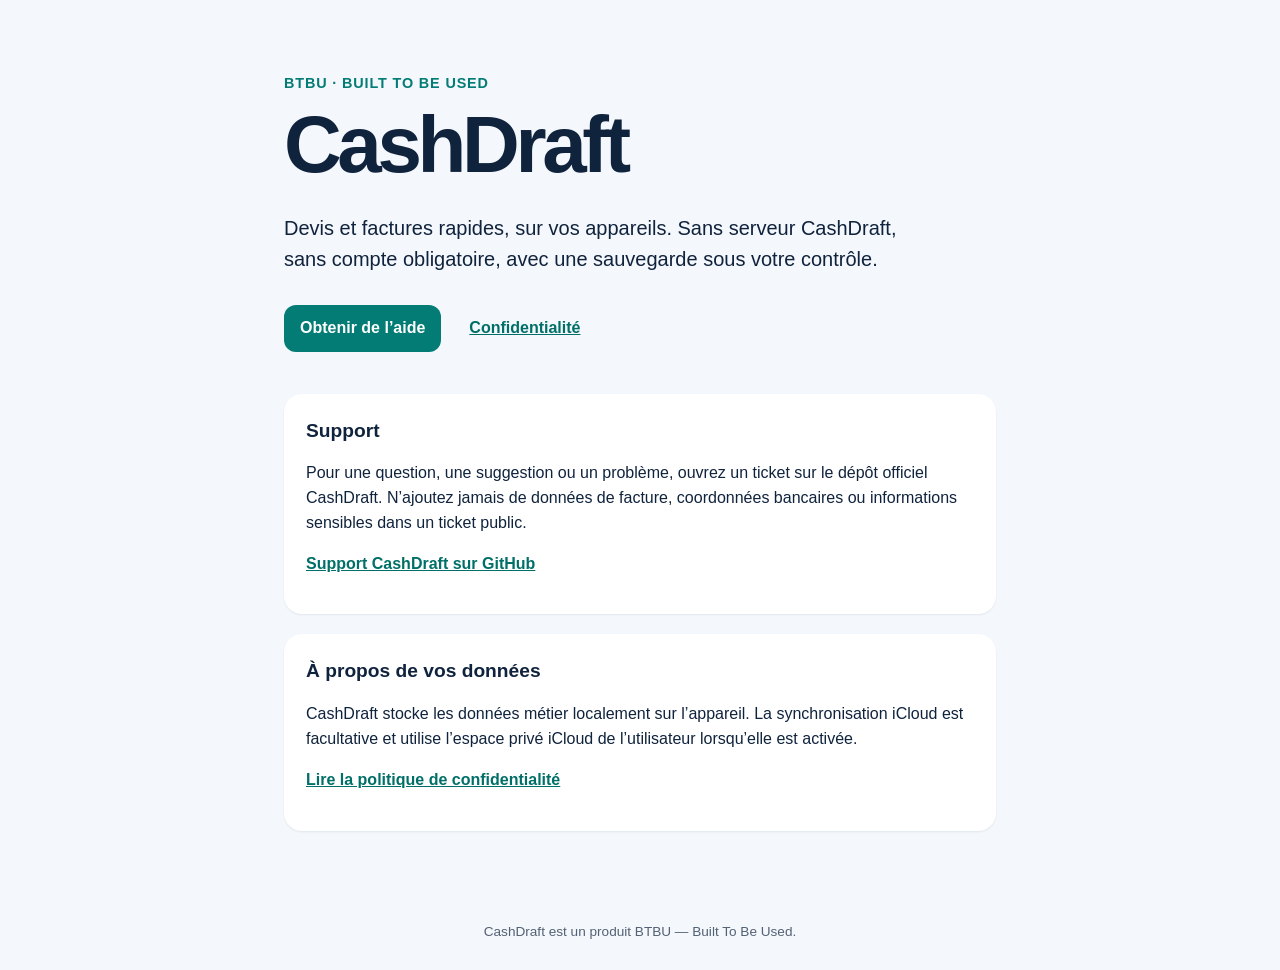
==== docs/index.html @ 1afcd76f "Initial CashDraft release with support pages" ====
<!doctype html>
<html lang="fr">
<head>
  <meta charset="utf-8">
  <meta name="viewport" content="width=device-width, initial-scale=1">
  <meta name="description" content="CashDraft, facturation locale et sans abonnement imposé pour indépendants.">
  <title>CashDraft — facturation locale</title>
  <link rel="stylesheet" href="styles.css">
</head>
<body>
  <main>
    <p class="brand">BTBU · Built To Be Used</p>
    <h1>CashDraft</h1>
    <p class="lead">Devis et factures rapides, sur vos appareils. Sans serveur CashDraft, sans compte obligatoire, avec une sauvegarde sous votre contrôle.</p>
    <div class="actions">
      <a class="primary" href="https://github.com/AurelienLELEU/CashDraft/issues/new/choose">Obtenir de l’aide</a>
      <a href="privacy.html">Confidentialité</a>
    </div>
    <section>
      <h2>Support</h2>
      <p>Pour une question, une suggestion ou un problème, ouvrez un ticket sur le dépôt officiel CashDraft. N’ajoutez jamais de données de facture, coordonnées bancaires ou informations sensibles dans un ticket public.</p>
      <p><a href="https://github.com/AurelienLELEU/CashDraft/issues/new/choose">Support CashDraft sur GitHub</a></p>
    </section>
    <section>
      <h2>À propos de vos données</h2>
      <p>CashDraft stocke les données métier localement sur l’appareil. La synchronisation iCloud est facultative et utilise l’espace privé iCloud de l’utilisateur lorsqu’elle est activée.</p>
      <p><a href="privacy.html">Lire la politique de confidentialité</a></p>
    </section>
  </main>
  <footer>CashDraft est un produit BTBU — Built To Be Used.</footer>
</body>
</html>
---- docs/styles.css ----
:root { color-scheme: light dark; --ink: #10233d; --accent: #037c75; --surface: #f4f7fb; }
* { box-sizing: border-box; }
body { margin: 0; color: var(--ink); background: var(--surface); font-family: -apple-system, BlinkMacSystemFont, "SF Pro Text", Inter, sans-serif; line-height: 1.55; }
main { max-width: 760px; margin: 0 auto; padding: 72px 24px 42px; }
.brand { margin: 0 0 12px; color: var(--accent); font-size: .9rem; font-weight: 700; letter-spacing: .06em; text-transform: uppercase; }
h1 { max-width: 12ch; margin: 0; font-size: clamp(2.6rem, 9vw, 5rem); line-height: .98; letter-spacing: -.055em; }
h2 { margin: 0 0 10px; font-size: 1.2rem; }
.lead { max-width: 640px; margin: 28px 0; font-size: 1.25rem; }
.updated { color: #536274; }
section { margin: 20px 0; padding: 22px; border-radius: 18px; background: white; box-shadow: 0 1px 2px rgb(16 35 61 / .08); }
a { color: #006f68; font-weight: 650; }
.actions { display: flex; flex-wrap: wrap; gap: 12px; align-items: center; margin: 30px 0 42px; }
.actions a { display: inline-block; padding: 11px 16px; border-radius: 12px; }
.actions .primary { color: white; background: var(--accent); text-decoration: none; }
footer { padding: 28px 24px; color: #536274; text-align: center; font-size: .85rem; }
@media (prefers-color-scheme: dark) { :root { --ink: #eff6ff; --surface: #0c1420; } section { background: #172333; box-shadow: none; } a { color: #5ce0d5; } .updated, footer { color: #b7c4d4; } }
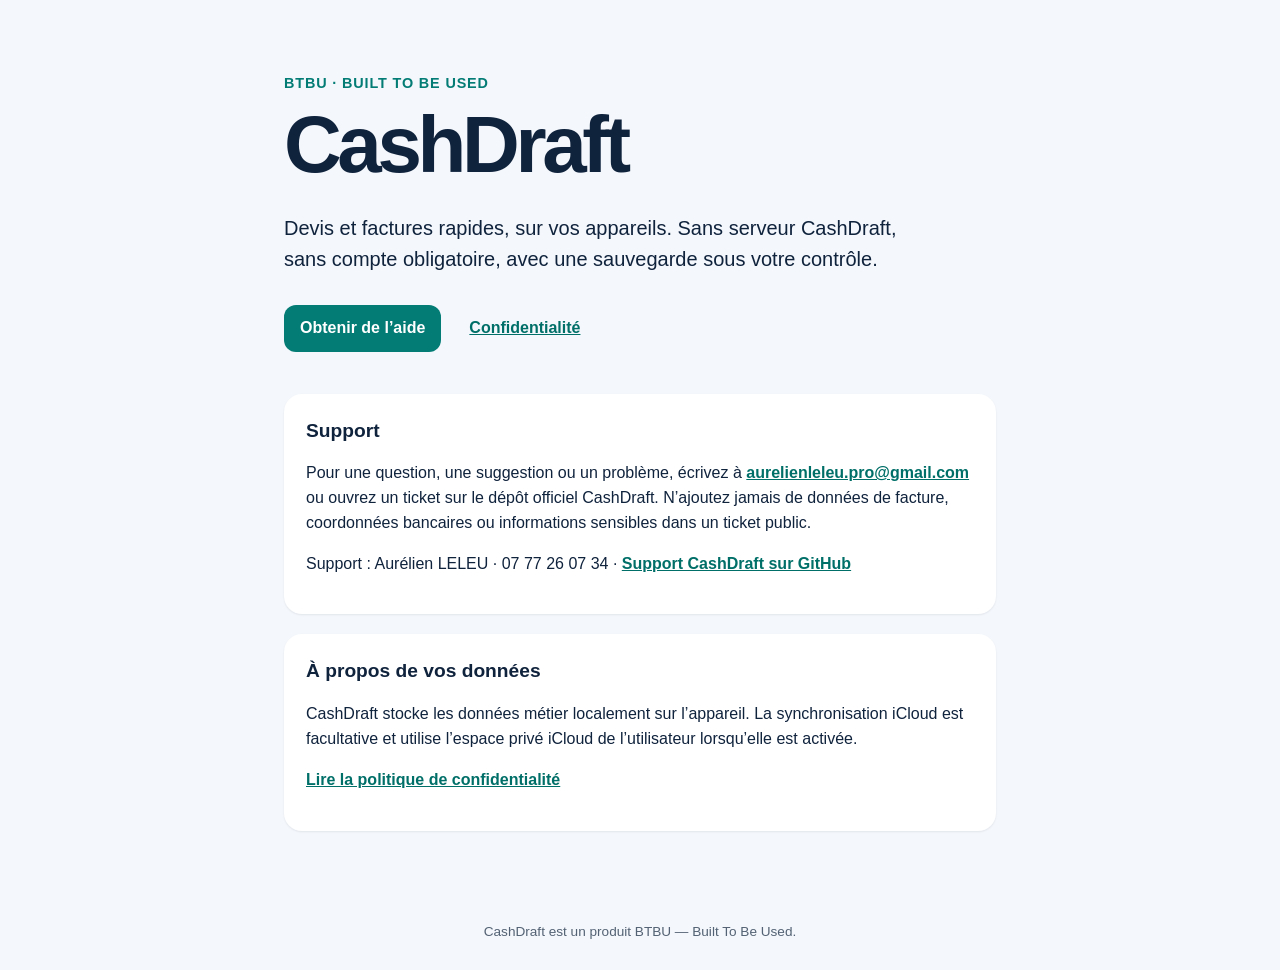
==== commit 8bd8c421: "Add CashDraft support contact" ====
--- a/docs/index.html
+++ b/docs/index.html
@@ -18,8 +18,8 @@
     </div>
     <section>
       <h2>Support</h2>
-      <p>Pour une question, une suggestion ou un problème, ouvrez un ticket sur le dépôt officiel CashDraft. N’ajoutez jamais de données de facture, coordonnées bancaires ou informations sensibles dans un ticket public.</p>
-      <p><a href="https://github.com/AurelienLELEU/CashDraft/issues/new/choose">Support CashDraft sur GitHub</a></p>
+      <p>Pour une question, une suggestion ou un problème, écrivez à <a href="mailto:aurelienleleu.pro@gmail.com">aurelienleleu.pro@gmail.com</a> ou ouvrez un ticket sur le dépôt officiel CashDraft. N’ajoutez jamais de données de facture, coordonnées bancaires ou informations sensibles dans un ticket public.</p>
+      <p>Support : Aurélien LELEU · 07 77 26 07 34 · <a href="https://github.com/AurelienLELEU/CashDraft/issues/new/choose">Support CashDraft sur GitHub</a></p>
     </section>
     <section>
       <h2>À propos de vos données</h2>
